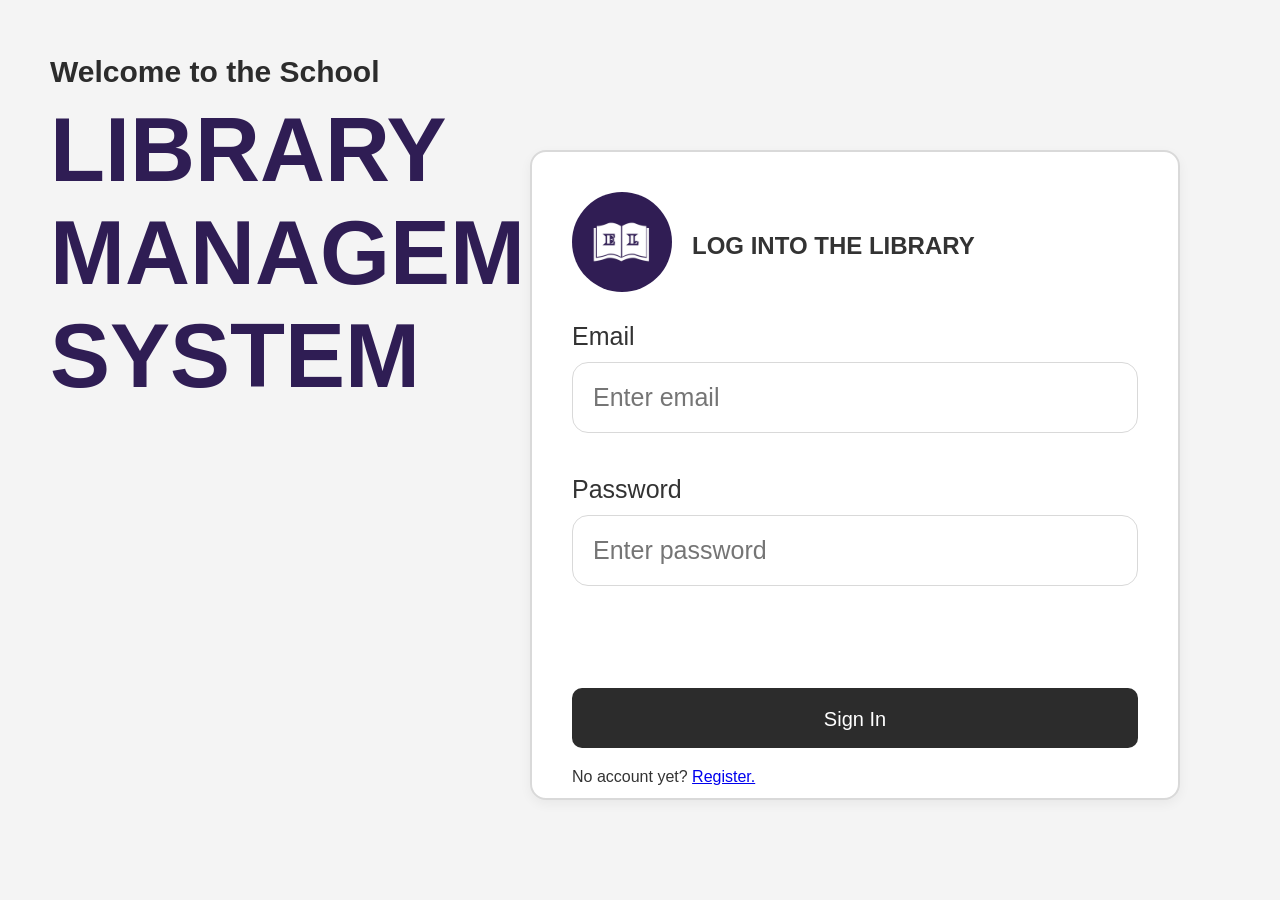
==== login.html @ b7ccea89 "Added a login page" ====
<!DOCTYPE html>
<html>

<head>
    <meta charset="UTF-8">
    <meta name="viewport" content="width=device-width, initial-scale=1.0">
    <title>Reclaim</title>

    <link rel="stylesheet" href="styles.css">
</head>

<body>

    <div class="log-in-container">

        <!--Log-in Page-->
        <div class="login-content">

            <div class="header">
                <h3>Welcome to the School</h3>
                <h1>LIBRARY MANAGEMENT SYSTEM</h1>
            </div>

            <div class="login-form">

                <div class="form-title">
                    <img src="Images/logo.jpeg" alt="Reclaim">
                    <h2>LOG INTO THE LIBRARY</h2>
                </div>

                <div class="form-group">
                    <label>Email</label>
                    <input type="text" placeholder="Enter email" required>
                </div>

                <div class="form-group">
                    <label>Password</label>
                    <input type="password" placeholder="Enter password" required>
                </div>

                <div class="sign-in">
                    <button type="submit">Sign In</button>
                </div>

                <div class="form-text">
                    <p>No account yet? <a href="register.html">Register.</a></p>
                </div>

            </div>

        </div>



        <!--Pop ups-->
        <div id="register-confirmation" class="modal">

            <div class="register-modal">

                <div class="card">
                    <img src="img/avatar.png" alt="Admin">
                    <h3>Admin</h3>
                </div>

                <div class="card">
                    <img src="img/avatar.png" alt="Student">
                    <h3>Student</h3>
                </div>

            </div>

        </div>

</body>

</html>
---- styles.css ----
* {
    margin: 0;
    padding: 0;
    box-sizing: border-box;
    font-family: Arial, sans-serif;
}

body {
    background-color: #f4f4f4;
    color: #333;
    height: 100vh;
    padding: 20px;
}


/*-------------------- SIDEBAR --------------------*/
.container {
    display: flex;
}

.sidebar {
    position: sticky;
    top: 20px;
    width: 350px;
    height: calc(100vh - 40px);
    background-color: #ffffff;
    padding: 20px;
    border-radius: 16px;
    box-shadow: 0 4px 15px rgba(0, 0, 0, 0.05);
}

.logo {
    margin-bottom: 30px;
    font-size: 20px;
}

/* Navigation */
.nav-links {
    list-style: none;
}

/* Navigation List */
.nav-links li {
    margin: 10px 0;
}

/* Links */
.nav-links a {
    text-decoration: none;
    color: #333;
    font-size: 16px;
    display: flex;
    align-items: center;
    gap: 10px;
    padding: 18px 12px;
    border-radius: 100px;
    transition: 0.3s;
    padding-left: 15px;
}


.nav-links a.active {
    background-color: #E8DEF8;
}

/* Icons */
.nav-links img {
    width: 20px;
    height: 20px;
}

.divider {
    border: none;
    height: 1px;
    background-color: #ddd;
    margin: 20px 0;
}

.nav-links a:hover {
    background-color: #E8DEF8;
}

/*-------------------- CONTENT --------------------*/
.main-content {
    flex: 1;
    padding: 30px;
    background-color: #f4f4f4;
}


/*-------------------- BANNER --------------------*/
.banner {
    margin-top: -15px;
    display: flex;
    justify-content: space-between;
    align-items: center;
    background-color: #ffffff;
    padding: 10px 25px;
    border-radius: 12px;
    box-shadow: 0 4px 10px rgba(0, 0, 0, 0.05);
    margin-bottom: 20px;
}

/* Left side text */
.welcome-text {
    align-self: flex-start;
    margin-top: 10px;
    font-size: 24px;
    color: #333;
}

/* user info */
.user-info {
    display: flex;
    align-items: center;
    gap: 12px;
}

/* Profile picture */
.profile-pic {
    width: 40px;
    height: 40px;
    border-radius: 50%;
    object-fit: cover;
}

/* Username and role */
.user-text {
    display: flex;
    flex-direction: column;
    text-align: left;
}

.username {
    font-weight: bold;
    font-size: 14px;
    color: #333;
}

.role {
    font-size: 12px;
    color: gray;
}

/* Logout icon */
.logout-btn {
    display: flex;
    align-items: center;
    justify-content: center;
    padding: 6px;
    background-color: transparent;
    border: none;
    border-radius: 6px;
    cursor: pointer;
    transition: 0.3s;
    margin-left: 20px;

}

.logout-btn img {
    width: 20px;
    height: 20px;
}

.logout-btn:hover {
    background-color: #0000001a;
}


/*-------------------- OVERVIEW AREA --------------------*/

/* Container */
.overview-area {
    display: grid;
    grid-template-columns: repeat(auto-fit, minmax(180px, 1fr));
    gap: 20px;
    margin-bottom: 30px;
}

/* card style */
.overview-card {
    background-color: #ffffff;
    padding: 20px;
    border-radius: 12px;
    box-shadow: 0 4px 12px rgba(0, 0, 0, 0.05);
    text-align: center;
    transition: transform 0.2s;
    display: flex;
    flex-direction: column;
    align-items: center;
    cursor: pointer;
}

/* Hover */
.overview-card:hover {
    transform: translateY(-5px);
}

/* Icon */
.overview-card img {
    margin-top: 20px;
    width: 40px;
    height: 40px;
    margin-bottom: 18px;
}

/* Numbers */
.card-number {
    font-size: 28px;
    font-weight: bold;
    color: #333;
    margin-top: 6px;
}

/* Information */
.overview-card h3 {
    font-size: 16px;
    color: #666;
    margin-top: 4px;
}



/*-------------------- CONTENT AREA --------------------*/

/*------ Overview Graph ------ */
.content_overview {
    background-color: #fff;
    padding: 20px;
    border-radius: 12px;
    box-shadow: 0 4px 12px rgba(0, 0, 0, 0.05);
    display: none;
}

/* Center chart in content */
.content_overview canvas {
    display: block;
    margin: 20px auto;
    max-width: 250px;
    height: auto;
}

/* Graph */
#bookDonutChart {
    max-width: 500px;
    max-height: 500px;
    margin: auto;
}




/*------ Overview Books ------ */
.content_books {
    background-color: #fff;
    padding: 20px;
    border-radius: 12px;
    box-shadow: 0 4px 12px rgba(0, 0, 0, 0.05);
    display: none;
    flex-direction: column;
    gap: 20px;
}

/*------ Navigation ------*/
.books_navigation {
    display: flex;
    align-items: center;
    gap: 15px;
}

/* Search Bar */
.search-bar {
    display: flex;
    width: 60%;
    align-items: center;
    position: relative;
    height: 48px;
}

.search-bar input {
    width: 100%;
    padding: 0 40px;
    /* space for icons */
    height: 100%;
    border-radius: 28px;
    border: 1px solid #ECE6F0;
    font-size: 14px;
    background-color: #ECE6F0;
}

.search-bar input:focus {
    border-color: #ddcbe9;
    outline: none;
}

/* Icons inside search bar */
.search-icon.left {
    position: absolute;
    left: 12px;
    width: 30px;
    height: 30px;
}

.search-icon.right {
    position: absolute;
    right: 12px;
    width: 40px;
    height: 40px;
}

/* Add Book Button */
.add-book-btn {
    display: flex;
    align-items: center;
    gap: 8px;
    padding: 0 16px;
    height: 48px;
    border: none;
    border-radius: 28px;
    background-color: #E8DEF8;
    color: #4A4459;
    font-size: 14px;
    font-weight: bold;
    cursor: pointer;
    transition: 0.3s;
    white-space: nowrap;
    margin-left: auto;
    /* pushes it to the right */

}

.add-book-btn img {
    width: 18px;
    height: 18px;
}

.add-book-btn:hover {
    background-color: #d8c7f3;
}

/* Books Container */
.books-container {
    display: grid;
    grid-template-columns: repeat(auto-fill, minmax(160px, 1fr));
    gap: 20px;
}



/*------ Book containers ------*/

.books-instance {
    background-color: #f9f9f9;
    border-radius: 12px;
    padding: 12px;
    text-align: center;
    box-shadow: 0 2px 8px rgba(0, 0, 0, 0.05);
}

.books-instance img.book-cover {
    width: 100%;
    height: 180px;
    object-fit: cover;
    border-radius: 8px;
    margin-bottom: 8px;
}

.books-instance h2 {
    font-size: 16px;
    margin: 5px 0;
}

.books-instance p {
    font-size: 12px;
    color: #666;
}

/* Push buttons to the right */
.book-actions {
    display: flex;
    align-items: center;
    gap: 10px;
    margin-left: auto;
    /* key line */
}

/* Sort button */
.sort-book-btn {
    width: 48px;
    height: 48px;
    border: none;

    background-color: transparent;
    display: flex;
    align-items: center;
    justify-content: center;
    cursor: pointer;
}






/*------ Book Container ------*/
/* Books grid */
.books-container {
    display: grid;
    grid-template-columns: repeat(auto-fill, minmax(180px, 1fr));
    gap: 20px;
}

/* Book card */
.books-instance {
    background-color: #ffffff;
    border-radius: 12px;
    padding: 12px;
    box-shadow: 0 2px 8px rgba(0, 0, 0, 0.05);
    display: flex;
    flex-direction: column;
    transition: 0.3s;
}

/* Hover effect */
.books-instance:hover {
    transform: translateY(-5px);
    box-shadow: 0 6px 16px rgba(0, 0, 0, 0.1);
}

/* Book cover */
.book-cover {
    width: 100%;
    height: 180px;
    object-fit: cover;
    border-radius: 8px;
    margin-bottom: 10px;
}

/* Title */
.books-instance h2 {
    font-size: 16px;
    margin-bottom: 5px;
    color: #333;
}

/* Description */
.books-instance p {
    font-size: 13px;
    color: #666;
}

/* Status badge */
.status {
    margin-top: 10px;
    align-self: center;
    padding: 4px 10px;
    border-radius: 20px;
    font-size: 12px;
    font-weight: bold;
}

/* Available */
.status.available {
    background-color: #e6f7ee;
    color: #2e7d32;
}

/* Overdue */
.status.overdue {
    background-color: #fdecea;
    color: #c62828;
}

/* Borrowed */
.status.borrowed {
    background-color: #e3f2fd;
    color: #1565c0;
}






/*------ Overview Members ------ */


.content_Members {
    background-color: #fff;
    padding: 20px;
    border-radius: 12px;
    box-shadow: 0 4px 12px rgba(0, 0, 0, 0.05);
    display: flex;
    flex-direction: column;
    gap: 20px;
}

.members_navigation {
    display: flex;
    align-items: center;
    gap: 15px;
}






/*------ Members Container ------*/
.members-container {
    display: flex;
    flex-direction: column;
    gap: 15px;
}

/* Each member row */
.members-instance {
    width: 100%;
    background-color: #ffffff;
    padding: 15px 20px;
    border-radius: 12px;
    box-shadow: 0 2px 8px rgba(0, 0, 0, 0.05);

    display: flex;
    align-items: center;
    justify-content: space-between;
    /* pushes button right */
    transition: 0.2s;
}

/* Hover effect */
.members-instance:hover {
    transform: translateY(-2px);
    box-shadow: 0 4px 12px rgba(0, 0, 0, 0.08);
}

/* Left side (name + ID) */
.member-info {
    display: flex;
    flex-direction: column;
}

.member-info h2 {
    font-size: 16px;
    color: #333;
    margin-bottom: 4px;
}

.member-info p {
    font-size: 13px;
    color: #666;
}

/* Button */
.view-btn {
    padding: 8px 16px;
    border: none;
    border-radius: 8px;
    background-color: #34344a;
    color: #fff;
    font-size: 13px;
    cursor: pointer;
    transition: 0.3s;
}

/* Hover */
.view-btn:hover {
    background-color: #4a4a63;
}





/*------ Overview Borrow ------ */



.content_borrow {
    background-color: #fff;
    padding: 20px;
    border-radius: 12px;
    box-shadow: 0 4px 12px rgba(0, 0, 0, 0.05);
    display: none;
    flex-direction: column;
    gap: 20px;
}

/* Container */
.borrow-container {
    display: flex;
    flex-direction: column;
    gap: 15px;
}

/* Each borrow row */
.borrow-instance {
    width: 100%;
    background-color: #ffffff;
    padding: 18px 22px;
    border-radius: 12px;
    box-shadow: 0 2px 8px rgba(0, 0, 0, 0.05);

    display: flex;
    justify-content: space-between;
    align-items: center;
    transition: 0.2s;
}

/* Hover */
.borrow-instance:hover {
    transform: translateY(-2px);
    box-shadow: 0 4px 12px rgba(0, 0, 0, 0.08);
}

/* General Information*/
.borrow-info {
    display: flex;
    align-items: flex-start;
    gap: 16px;
}

.borrow-info img {
    width: 15%;
    height: 100%;
    border-radius: 8px;
    object-fit: cover;
}

/* Title  */
.borrow-info h2 {
    grid-column: span 2;
    /* takes full row */
    font-size: 16px;
    color: #333;
    margin-bottom: 6px;
}

.borrow-info p {
    font-size: 13px;
    color: #666;
}

/* Status */
.status {
    padding: 6px 14px;
    border-radius: 20px;
    font-size: 12px;
    font-weight: bold;
    text-align: center;
}



/* Status colors */
.status.overdue {
    background-color: rgba(255, 99, 132, 0.15);
    color: #ff6384;
}

.status.returned {
    background-color: rgba(75, 192, 192, 0.15);
    color: #4bc0c0;
}

.status.borrowed {
    background-color: rgba(255, 206, 86, 0.2);
    color: #ff9f40;
}


/* -------------------- POP UPS -------------------- */

/* Modal base */
.modal {
    display: flex;
    position: fixed;
    top: 0;
    left: 0;
    width: 100%;
    height: 100%;
    background: rgba(0, 0, 0, 0.5);
    z-index: 2000;
}

.delete-btn {
    padding: 6px 12px;
    border: none;
    border-radius: 8px;
    background-color: #ff4d4d;
    color: white;
    cursor: pointer;
    margin-left: 8px;
    transition: 0.2s;
}

.delete-btn:hover {
    background-color: #e60000;
}

.modal-content {
    background: white;
    width: 400px;
    margin: 5% auto;
    padding: 20px;
    border-radius: 12px;
    max-height: 90vh;
    overflow-y: auto;
}

.close {
    float: right;
    font-size: 22px;
    cursor: pointer;
}

h2 {
    margin-bottom: 15px;
}

.form-group {
    display: flex;
    flex-direction: column;
    margin-bottom: 10px;
}

label {
    font-size: 14px;
    margin-bottom: 3px;
}

input,
select,
textarea {
    padding: 8px;
    border: 1px solid #ccc;
    border-radius: 6px;
}

textarea {
    resize: none;
    height: 60px;
}

.form-actions {
    display: flex;
    justify-content: space-between;
    margin-top: 15px;
}

.form-actions button {
    width: 100%;
    height: 50px;
    font-size: 100%;
}

button {
    padding: 8px 12px;
    border: none;
    border-radius: 6px;
    cursor: pointer;
}

button[type="submit"] {
    background: #2C2C2C;
    color: white;
}

/* Image preview */
.form-group {
    display: flex;
    flex-direction: column;
    gap: 6px;
    margin-bottom: 12px;
}

.image-preview {
    width: 120px;
    height: 160px;
    object-fit: cover;
    border-radius: 8px;
    margin-top: 10px;
    display: none;
    /* hidden until image selected */
    border: 1px solid #ddd;
}

/* modal settings */
#membersModal .modal-content {
    align-self: center;
    height: 60%;
}

#borrowModal .modal-content {
    align-self: center;
    height: 55%;
}

/* modal activators */

#bookModal {
    display: none;
}

#membersModal {
    display: none;
}

#borrowModal {
    display: none;
}



/*-------------------- Informational popups --------------------*/

/* Members */
.member-header {
    display: flex;
    justify-content: space-between;
    align-items: center;
    margin-bottom: 15px;
}

.member-header h1 {
    font-size: 20px;
}

/* Info rows */
.info-row {
    display: flex;
    justify-content: space-between;
    padding: 8px 0;
    border-bottom: 1px solid #eee;
}

.info-row span {
    font-weight: bold;
    color: #555;
}

.info-row p {
    color: #333;
}

/* Edit button */
.edit-btn {
    padding: 6px 12px;
    border: none;
    border-radius: 8px;
    background-color: #E8DEF8;
    cursor: pointer;
}

/* Books */

.book-info-cover {
    width: 120px;
    height: 160px;
    object-fit: cover;
    border-radius: 10px;
}

.book-header {
    display: flex;
    gap: 15px;
    align-items: center;
    margin-bottom: 15px;
}

.book-title-section h1 {
    font-size: 18px;
    margin-bottom: 8px;
}

/* Borrow info */
.borrow-info-cover {
    width: 90px;
    height: 120px;
    object-fit: cover;
    border-radius: 8px;
}

.borrow-header {
    display: flex;
    gap: 15px;
    align-items: center;
    margin-bottom: 15px;
}



/* Modal Activators */

.MemberInfoModal {
    display: none;
    position: fixed;
    inset: 0;
    background: rgba(0, 0, 0, 0.5);
    z-index: 1000;
    justify-content: center;
    align-items: center;
}

.BookInfoModal {
    display: none;
    position: fixed;
    inset: 0;
    background: rgba(0, 0, 0, 0.5);
    z-index: 1000;
    justify-content: center;
    align-items: center;
}

.BorrowInfoModal {
    display: none;
    position: fixed;
    inset: 0;
    background: rgba(0, 0, 0, 0.5);

    justify-content: center;
    align-items: center;
}

/* confirmation of deletion */
#confirmDeleteModal {
    z-index: 3000;
    display: none;
}

#confirmDeleteBtn:hover {
    background-color: #c62828;
}


.modal-content-delete {
    background: white;
    width: 400px;
    margin: 5% auto;
    padding: 20px;
    border-radius: 12px;
    height: 18%;
    overflow-y: auto;
    align-self: center;
}


/*LOG IN PAGE*/
.login-content {
    display: flex;
    flex: 1;
    padding: 30px;
}

.header {
    display: flex;
    flex-direction: column;
    text-align: left;
    width: 60%;
}

.header h1 {
    margin-top: 10px;
    font-size: 90px;
    color: #2F1D54;
}

.header h3 {
    margin-top: 5px;
    font-size: 30px;
    color: #2C2C2C;
}

.header p {
    width: 90%;
    margin-top: 20px;
    font-size: 18px;
    color: #757575;
}

.login-form {
    display: flex;
    flex-direction: column;

    height: 650px;
    width: 650px;
    position: fixed;
    bottom: 100px;
    right: 100px;

    background-color: #ffffff;
    padding: 40px;
    border: solid 2px #d9d9d9;
    border-radius: 16px;
    box-shadow: 0 4px 12px rgba(0, 0, 0, 0.05);
    text-align: left;
}

.form-title {
    display: flex;
    flex-direction: row;
    gap: 20px;
}

.form-title h2 {
    margin-top: 40px;
}

.form-title img {
    height: 100px;
    width: 100px;
    border-radius: 100px;

}

.form-group {
    display: flex;
    flex-direction: column;
}

.form-group label {
    font-size: 25px;
    margin-bottom: 5px;
    margin-top: 30px;
}

.form-group input {
    font-size: 25px;
    width: 100%;
    padding: 20px;
    border: solid 1px #d9d9d9;
    border-radius: 16px;
}

.form-group select {
    width: 100%;
    padding: 20px;
    font-size: 25px;

    border: 1px solid #d9d9d9;
    border-radius: 16px;

    background-color: white;
    color: #333;

    cursor: pointer;

    appearance: none;
    -webkit-appearance: none;
    -moz-appearance: none;
}

.form-action {
    display: flex;
    justify-content: flex-end;
    margin-top: 15px;
    grid-column: span 2;
}

.form-action button {
    width: 100%;
    height: 60px;
    font-size: 100%;
}

button {
    padding: 12px;
    border: none;
    border-radius: 10px;
    cursor: pointer;
}

.sign-in button[type="submit"] {
    margin-top: 90px;
    margin-bottom: 20px;
    height: 60px;
    width: 100%;
    padding: 20px;
    background: #2C2C2C;
    color: white;
    font-size: 20px;
}

.sign-in button[type="submit"]:active {
    background-color: #757575;
    border: 1px solid #2C2C2C;
}


.register-content {
    display: flex;
    flex-direction: row;
    justify-content: center;
    align-items: center;
    gap: 20px;
    padding: 20px;

    background-color: #ffffff;
    border-radius: 10px;
}

.card:hover {
    cursor: pointer;
    transform: translateY(-5px);
    box-shadow: 0 8px 20px rgba(0, 0, 0, 0.15);
}

.card {
    display: flex;
    flex-direction: column;
    text-align: center;
    padding: 20px;
    width: 75%;
    height: 300px;
    border: 2px solid #d9d9d9;
    border-radius: 10px;
    transition: 0.3s;
}

.card img {
    margin-bottom: 20px;
}

#register-confirmation {
    display: none;
}
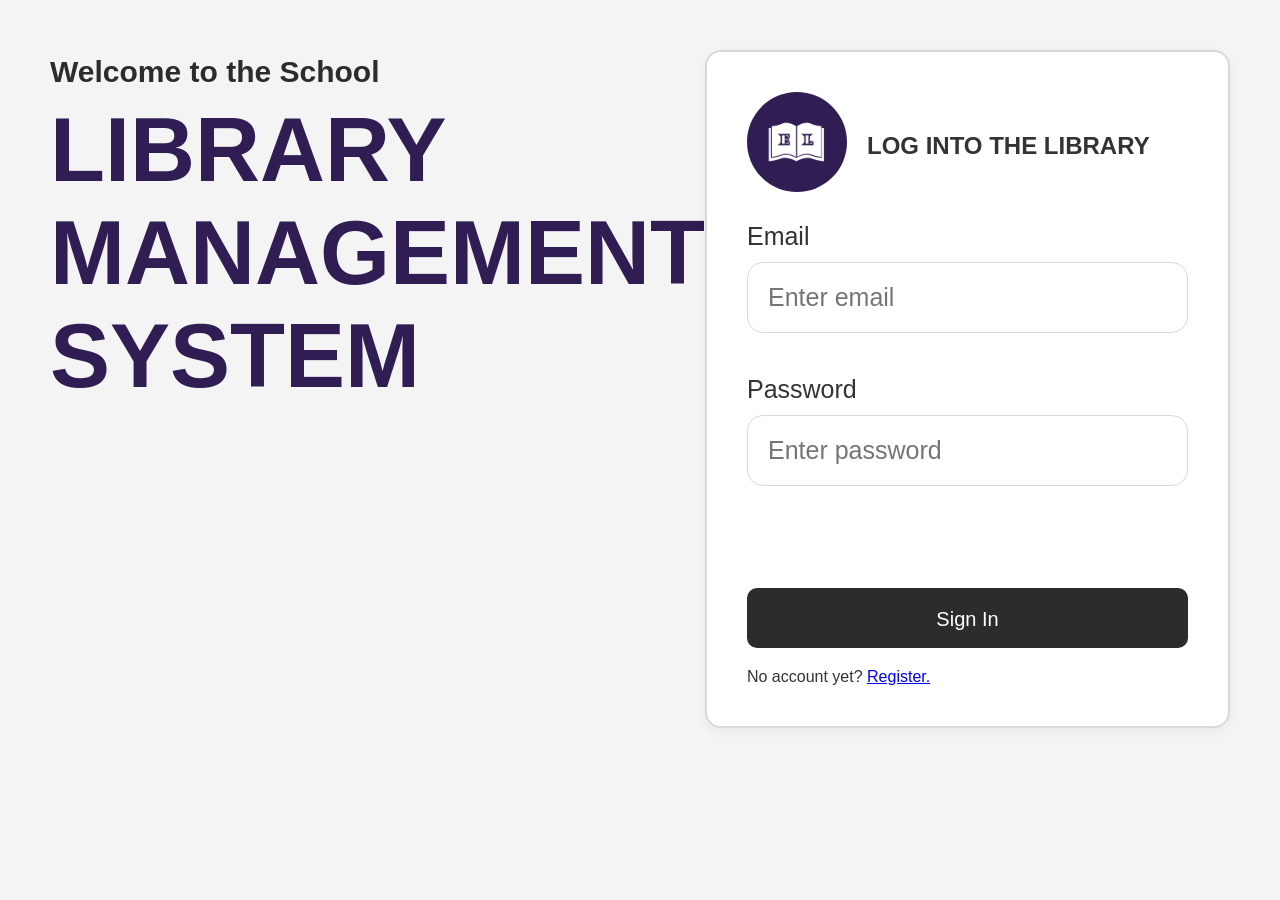
==== commit 1bdeda25: "Fixed Login and Added Registration - fixed functionality in login - added registration interface for" ====
--- a/login.html
+++ b/login.html
@@ -4,7 +4,7 @@
 <head>
     <meta charset="UTF-8">
     <meta name="viewport" content="width=device-width, initial-scale=1.0">
-    <title>Reclaim</title>
+    <title>Mini-Library</title>
 
     <link rel="stylesheet" href="styles.css">
 </head>
@@ -27,24 +27,25 @@
                     <img src="Images/logo.jpeg" alt="Reclaim">
                     <h2>LOG INTO THE LIBRARY</h2>
                 </div>
+                <form action="login.php" method="post">
+                    <div class="form-group">
+                        <label>Email</label>
+                        <input type="text" placeholder="Enter email" id="email" name="email" required>
+                    </div>
 
-                <div class="form-group">
-                    <label>Email</label>
-                    <input type="text" placeholder="Enter email" required>
-                </div>
+                    <div class="form-group">
+                        <label>Password</label>
+                        <input type="password" placeholder="Enter password" id="password" name="password" required>
+                    </div>
 
-                <div class="form-group">
-                    <label>Password</label>
-                    <input type="password" placeholder="Enter password" required>
-                </div>
+                    <div class="sign-in">
+                        <button type="submit">Sign In</button>
+                    </div>
 
-                <div class="sign-in">
-                    <button type="submit">Sign In</button>
-                </div>
-
-                <div class="form-text">
-                    <p>No account yet? <a href="register.html">Register.</a></p>
-                </div>
+                    <div class="form-text">
+                        <p>No account yet? <a href="#" id="openRegister">Register.</a></p>
+                    </div>
+                </form>
 
             </div>
 
@@ -55,22 +56,25 @@
         <!--Pop ups-->
         <div id="register-confirmation" class="modal">
 
-            <div class="register-modal">
+            <div class="register-content">
 
-                <div class="card">
-                    <img src="img/avatar.png" alt="Admin">
+                <div class="card" onclick="goToRegister('admin')">
+                    <img src="Images/Default_User_Profile.png" alt="Admin">
                     <h3>Admin</h3>
                 </div>
 
-                <div class="card">
-                    <img src="img/avatar.png" alt="Student">
+                <div class="card" onclick="goToRegister('student')">
+                    <img src="Images/Default_User_Profile.png" alt="Student">
                     <h3>Student</h3>
                 </div>
 
             </div>
 
         </div>
+    </div>
 
 </body>
 
+<script src="login.js"></script>
+
 </html>
--- a/styles.css
+++ b/styles.css
@@ -982,17 +982,15 @@
     display: flex;
     flex-direction: column;
 
-    height: 650px;
     width: 650px;
-    position: fixed;
-    bottom: 100px;
-    right: 100px;
+    max-width: 90%;
 
     background-color: #ffffff;
     padding: 40px;
     border: solid 2px #d9d9d9;
     border-radius: 16px;
     box-shadow: 0 4px 12px rgba(0, 0, 0, 0.05);
+
     text-align: left;
 }
 
@@ -1096,7 +1094,7 @@
     padding: 20px;
 
     background-color: #ffffff;
-    border-radius: 10px;
+    border-radius: 10px
 }
 
 .card:hover {
@@ -1109,9 +1107,10 @@
     display: flex;
     flex-direction: column;
     text-align: center;
-    padding: 20px;
-    width: 75%;
-    height: 300px;
+    align-items: center;
+    padding: 20px;
+    width: fit-content;
+    height: fit-content;
     border: 2px solid #d9d9d9;
     border-radius: 10px;
     transition: 0.3s;
@@ -1119,8 +1118,56 @@
 
 .card img {
     margin-bottom: 20px;
+    height: 100px;
+    width: 100px;
 }
 
 #register-confirmation {
     display: none;
+}
+
+#register-confirmation.modal {
+    display: none;
+    position: fixed;
+    top: 0;
+    left: 0;
+    width: 100%;
+    height: 100%;
+
+    background: rgba(0, 0, 0, 0.5);
+    z-index: 2000;
+
+    justify-content: center;
+    align-items: center;
+}
+
+.register-container {
+    display: flex;
+    justify-content: center;
+    align-items: center;
+    min-height: 100vh;
+}
+
+.registration_page {
+    background: #ffffff;
+    padding: 30px;
+    border-radius: 16px;
+    width: 80%;
+    box-shadow: 0 8px 20px rgba(0, 0, 0, 0.05);
+}
+
+.registration-content {
+    display: grid;
+    grid-template-columns: 1fr 1fr;
+    gap: 20px;
+}
+
+.form-action button[type="submit"] {
+    margin-bottom: 20px;
+    height: 60px;
+    width: auto;
+    padding: 20px;
+    background: #2C2C2C;
+    color: white;
+    font-size: 20px;
 }
